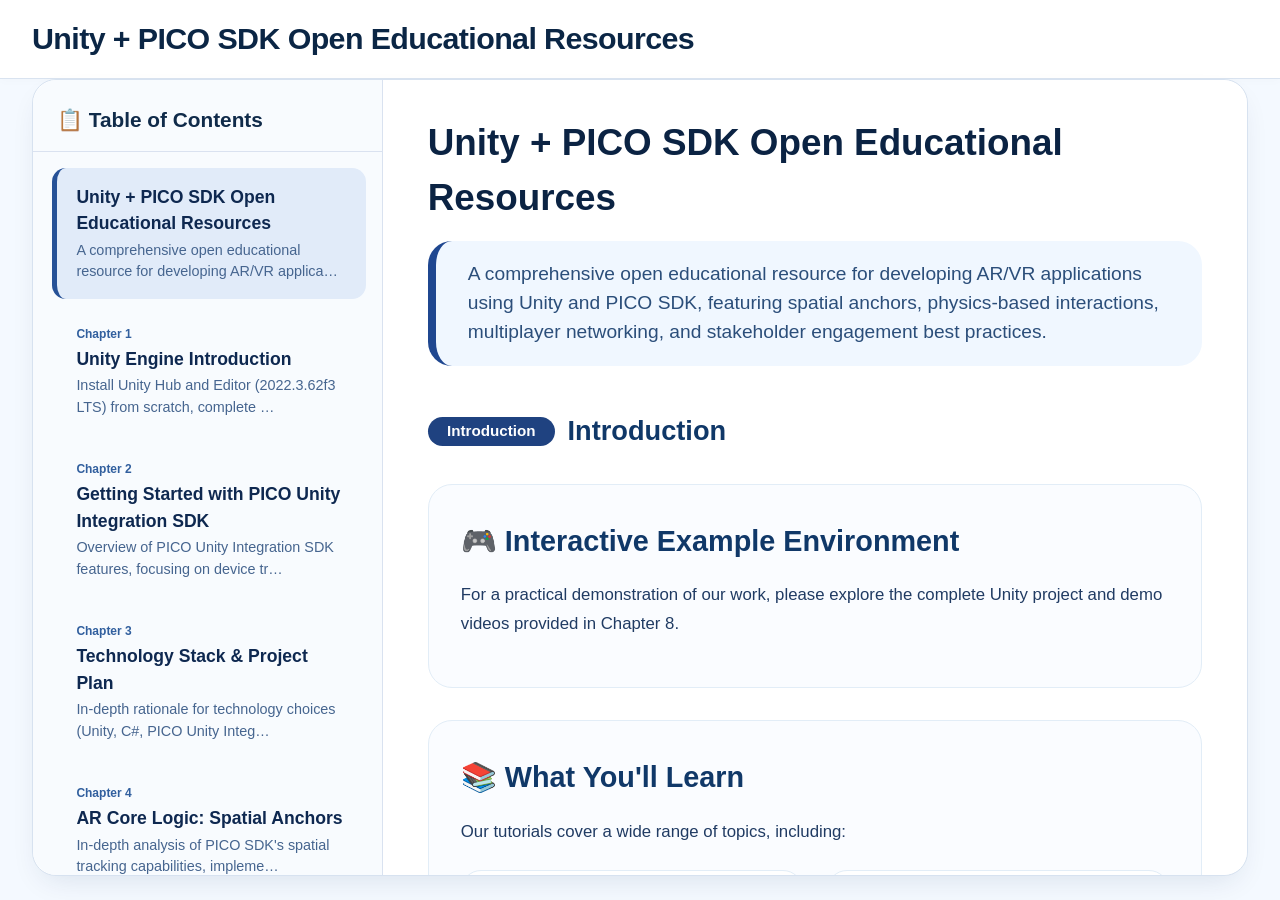
==== index.html @ aeba873c "Update index.html" ====
<!DOCTYPE html>
<html lang="en">
<head>
    <meta charset="UTF-8">
    <meta name="viewport" content="width=device-width, initial-scale=1.0">
    <title>Unity + PICO SDK Open Educational Resources</title>
    <style>
        /* ===== Global Light Theme · Two-Column Detailed Layout ===== */
        * {
            margin: 0;
            padding: 0;
            box-sizing: border-box;
        }

        body {
            font-family: 'Inter', -apple-system, BlinkMacSystemFont, 'Segoe UI', Roboto, Helvetica, Arial, sans-serif;
            background-color: #f4f9ff;
            color: #1e293b;
            line-height: 1.5;
            height: 100vh;
            display: flex;
            flex-direction: column;
            overflow: hidden;
        }

        /* Header */
        .app-header {
            flex-shrink: 0;
            background: white;
            padding: 1rem 2rem;
            border-bottom: 1px solid #d9e3f0;
            display: flex;
            align-items: center;
            justify-content: space-between;
            box-shadow: 0 2px 10px rgba(0,20,50,0.02);
        }

        .logo-area h1 {
            font-size: 1.9rem;
            font-weight: 600;
            color: #0b2645;
            letter-spacing: -0.02em;
        }

        /* Main Layout */
        .main-layout {
            flex: 1;
            display: flex;
            overflow: hidden;
            background: white;
            margin: 0 2rem 1.5rem 2rem;
            border-radius: 24px;
            box-shadow: 0 12px 30px -10px rgba(0,40,80,0.12);
            border: 1px solid #d7e2f0;
        }

        /* Sidebar */
        .sidebar {
            width: 350px;
            background-color: #f8fbfe;
            border-right: 1px solid #d9e2f0;
            display: flex;
            flex-direction: column;
            overflow: hidden;
            border-radius: 24px 0 0 24px;
        }
        .sidebar-header {
            padding: 1.5rem 1.5rem 1rem;
            border-bottom: 1px solid #dae2f0;
        }
        .sidebar-header h3 {
            font-size: 1.3rem;
            font-weight: 600;
            color: #102b4a;
        }
        .chapter-list {
            flex: 1;
            overflow-y: auto;
            padding: 1rem 1rem 2rem 1.2rem;
            scrollbar-width: thin;
            scrollbar-color: #b2c6e0 #e9f0fa;
        }
        .chapter-list::-webkit-scrollbar { width: 6px; }
        .chapter-list::-webkit-scrollbar-track { background: #e9f0fa; }
        .chapter-list::-webkit-scrollbar-thumb { background: #b2c6e0; border-radius: 8px; }

        .chapter-item {
            padding: 1rem 1.2rem;
            margin-bottom: 0.6rem;
            border-radius: 14px;
            cursor: pointer;
            border-left: 5px solid transparent;
            background-color: transparent;
            transition: 0.1s;
        }
        .chapter-item:hover { background-color: #e9f2fd; border-left-color: #9fb8dd; }
        .chapter-item.active { background-color: #e1ebf9; border-left-color: #265197; }
        .chapter-item .chapter-idx { font-size: 0.75rem; font-weight: 600; color: #315f9e; margin-bottom: 0.2rem; }
        .chapter-item .chapter-title { font-weight: 650; font-size: 1.1rem; color: #0e2850; margin-bottom: 0.2rem; }
        .chapter-item .chapter-desc { font-size: 0.9rem; color: #46658f; display: -webkit-box; -webkit-line-clamp: 2; -webkit-box-orient: vertical; overflow: hidden; }

        /* Content Area */
        .content-area {
            flex: 1;
            overflow-y: auto;
            padding: 2.2rem 2.8rem;
            background: white;
            border-radius: 0 24px 24px 0;
        }

        .detail-header { margin-bottom: 2.2rem; }
        .detail-header h2 { font-size: 2.3rem; font-weight: 600; color: #0b2343; margin-bottom: 0.6rem; }
        .detail-header .desc { font-size: 1.2rem; color: #2b4e7a; background: #f0f7ff; padding: 1.2rem 2rem; border-radius: 24px; border-left: 8px solid #1f4790; margin-top: 1rem; }

        .section-block { margin: 2.8rem 0; border-bottom: 1px dashed #c7d6ec; padding-bottom: 2.2rem; }
        .section-block:last-child { border-bottom: none; }
        .section-title { font-size: 1.7rem; font-weight: 600; color: #103868; margin-bottom: 0.8rem; display: flex; align-items: center; gap: 0.8rem; }
        .section-title .sec-badge { background: #1f4280; color: white; padding: 0.2rem 1.2rem; border-radius: 40px; font-size: 0.95rem; }
        .section-content { font-size: 1.05rem; color: #203b63; line-height: 1.7; }
        .section-content p { margin: 1rem 0; }

        .code-note {
            background: #f3f8ff; border: 1px solid #b9d1ef; font-family: 'SF Mono', 'Fira Code', monospace;
            padding: 1.4rem 1.8rem; border-radius: 20px; margin: 1.5rem 0; font-size: 0.95rem; color: #132c4e; overflow-x: auto;
        }
        .external-link {
            display: inline-block; background: #e2ecfc; color: #1d4488 !important; padding: 0.4rem 1.2rem; border-radius: 30px;
            text-decoration: none; font-size: 0.9rem; font-weight: 500; margin: 0.3rem 0.8rem 0.3rem 0; border: 1px solid #acc4ea;
        }
        .external-link:hover { background: #d2e4ff; border-color: #3d71be; }
        .nav-buttons { display: flex; gap: 1.5rem; margin: 2.5rem 0 1rem; }
        .nav-btn { background: white; border: 2px solid #2e5b9f; color: #173e77; padding: 0.7rem 2.2rem; border-radius: 40px; font-weight: 600; cursor: pointer; }
        .nav-btn:hover { background: #eaf2fe; border-color: #0e3572; }
        .footer-note { margin-top: 2.5rem; border-top: 1px solid #d9e5f2; padding-top: 1.5rem; color: #446b9c; text-align: center; font-size: 0.9rem; }

        .empty-selection { display: flex; align-items: center; justify-content: center; height: 100%; color: #6c8bb8; font-size: 1.3rem; flex-direction: column; gap: 1rem; }
        
        /* Table Styles */
        .template-table {
            width: 100%;
            border-collapse: collapse;
            margin: 1.5rem 0;
            background: white;
            border-radius: 16px;
            overflow: hidden;
            box-shadow: 0 4px 12px rgba(0,20,50,0.05);
        }
        .template-table th {
            background: #e9f0fc;
            color: #1f4280;
            font-weight: 600;
            padding: 0.8rem 1.2rem;
            text-align: left;
        }
        .template-table td {
            padding: 0.8rem 1.2rem;
            border-top: 1px solid #d0e0f0;
        }

        /* Intro Page Styles */
        .intro-section {
            background: #fafcff;
            border-radius: 24px;
            padding: 2rem;
            margin: 2rem 0;
            border: 1px solid #e2edf7;
        }
        .intro-section h2 {
            font-size: 1.8rem;
            color: #103868;
            margin-bottom: 1rem;
            font-weight: 600;
        }
        .feature-grid {
            display: grid;
            grid-template-columns: repeat(auto-fit, minmax(280px, 1fr));
            gap: 1.5rem;
            margin: 1.5rem 0;
        }
        .feature-card {
            background: white;
            padding: 1.5rem;
            border-radius: 20px;
            border: 1px solid #e2edf7;
            transition: all 0.2s;
        }
        .feature-card:hover {
            border-color: #b9d1ef;
            box-shadow: 0 8px 20px rgba(0,0,0,0.05);
        }
        .feature-card h4 {
            font-size: 1.2rem;
            color: #1d4085;
            margin-bottom: 0.75rem;
        }
        .feature-card p {
            color: #3a5a7a;
            line-height: 1.5;
        }
        .signature {
            margin-top: 3rem;
            padding-top: 2rem;
            border-top: 1px solid #e2edf7;
            text-align: right;
            font-style: italic;
            color: #5a7a9a;
        }

        .plain-text-block {
            font-size: 1.1rem;
            line-height: 1.8;
            background: #f9fcff;
            padding: 2rem 2.5rem;
            border-radius: 24px;
            border: 1px solid #c7d9f0;
            color: #173e5c;
            margin: 1.8rem 0;
        }
        .chapter-content-block {
            font-size: 1.1rem;
            line-height: 1.8;
            background: #ffffff;
            padding: 2rem 2.5rem;
            border-radius: 24px;
            border: 1px solid #d0e0f5;
            color: #1e3a5f;
            margin: 1.8rem 0;
            white-space: pre-line;
        }
        .chapter-content-block h3 {
            font-size: 1.5rem;
            color: #103868;
            margin: 1.5rem 0 1rem 0;
            font-weight: 600;
        }
        .chapter-content-block h4 {
            font-size: 1.2rem;
            color: #1d4a8b;
            margin: 1.2rem 0 0.5rem 0;
            font-weight: 600;
        }
        .chapter-content-block ul {
            margin: 0.5rem 0 1rem 2rem;
        }
        .chapter-content-block li {
            margin-bottom: 0.3rem;
        }
        .image-container {
            text-align: center;
            margin: 2rem 0;
        }
        .image-container img {
            max-width: 100%;
            border-radius: 8px;
            box-shadow: 0 4px 12px rgba(0,0,0,0.1);
            display: inline-block;
        }
    </style>
</head>
<body>
    <div class="app-header">
        <div class="logo-area">
            <h1>Unity + PICO SDK Open Educational Resources</h1>
        </div>
    </div>

    <div class="main-layout">
        <!-- Left Sidebar: Table of Contents (Intro + 8 Chapters) -->
        <div class="sidebar">
            <div class="sidebar-header"><h3>📋 Table of Contents</h3></div>
            <div class="chapter-list" id="chapterListContainer"></div>
        </div>
        <!-- Right Content Area -->
        <div class="content-area" id="detailContentArea">
            <div class="empty-selection"><span>👈 Select an item to start learning</span></div>
        </div>
    </div>

    <script>
        (function(){
            // ==================== Introduction Page Content (No Chapter Number) ====================
            const introContent = {
                id: 0,
                title: "Unity + PICO SDK Open Educational Resources",
                description: "A comprehensive open educational resource for developing AR/VR applications using Unity and PICO SDK, featuring spatial anchors, physics-based interactions, multiplayer networking, and stakeholder engagement best practices.",
                sections: [
                    {
                        title: "Introduction",
                        content: `
                        <div class="intro-section">
                            <h2>🎮 Interactive Example Environment</h2>
                            <p>For a practical demonstration of our work, please explore the complete Unity project and demo videos provided in Chapter 8.</p>
                        </div>

                        <div class="intro-section">
                            <h2>📚 What You'll Learn</h2>
                            <p>Our tutorials cover a wide range of topics, including:</p>
                            <div class="feature-grid">
                                <div class="feature-card">
                                    <h4>🎮 Unity + PICO SDK Setup</h4>
                                    <p>Get started with Unity 2022.3.62f3 LTS and PICO Unity Integration SDK. Step-by-step instructions on installing and configuring the development environment for AR/VR applications on PICO 4.</p>
                                </div>
                                <div class="feature-card">
                                    <h4>📍 Spatial Anchors & AR Logic</h4>
                                    <p>Learn how to implement spatial anchors to place virtual objects in real-world locations. Master the full lifecycle of anchor creation, persistence, and multi-device synchronization.</p>
                                </div>
                                <div class="feature-card">
                                    <h4>⚡ Core Game Logic Development</h4>
                                    <p>Explore modular input handling, collision detection with IDamageable interfaces, object pooling optimization, and health UI implementation.</p>
                                </div>
                                <div class="feature-card">
                                    <h4>🤝 Stakeholder Engagement & Project Management</h4>
                                    <p>Learn essential collaborative skills: effective meeting structures, roles and responsibilities, meeting minutes documentation, and best practices for successful stakeholder communication.</p>
                                </div>
                            </div>
                            <p style="margin-top: 1.5rem;">We invite you to explore the tutorial modules and interactive demos as a foundation for your own creative projects while making the most of open-source assets.</p>
                        </div>

                        <div class="signature">
                            Sincerely,<br>
                            Team 1<br>
                            April 1, 2026
                        </div>
                        `
                    }
                ]
            };

            // ==================== Tutorial Data (8 Chapters) ====================
            const tutorialData = { chapters: [] };

            // ========= Chapter 1: Unity Engine Introduction =========
            tutorialData.chapters.push({
                id: 1, title: "Unity Engine Introduction",
                description: "Install Unity Hub and Editor (2022.3.62f3 LTS) from scratch, complete module configuration (Android, Windows), in-depth explanation of the five editor views, and deep dive into GameObject and component architecture.",
                sections: [
                    { title: "1.1 Unity Hub Installation & Editor Version Selection", 
                      content: `✅ <strong>Detailed Steps:</strong>
                      <br><br>1. Visit the official website: Open <a class="external-link" href="https://unity.com/download" target="_blank">Unity Download Page</a> to download Unity Hub 3.7+ (supports Windows/macOS/Linux).
                      <br>2. Install Unity Hub: Run the installer, select the installation path (recommend non-system drive), and complete the installation.
                      <br>3. Login and Activate License:
                      <br>   - Open Unity Hub and log in with your Unity account.
                      <br>   - Go to "Licenses" menu, click "Add", select "Get a free personal license" and activate it.
                      <br>4. Install the specified editor version:
                      <br>   - Click "Add" in the "Installs" tab.
                      <br>   - Select version <strong>2022.3.62f3 LTS</strong> (LTS stands for Long Term Support, suitable for commercial projects).
                      <br>5. Required modules (very important!):
                      <br>   - Android Build Support: Expand and check:
                      <br>     - SDK (Android Software Development Kit)
                      <br>     - NDK (Native Development Kit)
                      <br>     - JDK (Java Development Kit)
                      <br>     - OpenJDK (Open Java Development Kit)
                      <br>     - Gradle (Android build tool)
                      <br>   - Windows Build Support (IL2CPP): For PC testing and performance analysis.
                      <br>   - Simplified Chinese localization package (optional).
                      <br>6. Module addition: If you miss any modules during installation, you can add them later via "Add Modules" in the Hub.
                      <br><br>⚠️ Common Errors and Solutions:
                      <br>- Error: Installation stuck at "Downloading" → Try switching networks or using a VPN.
                      <br>- Error: License activation failed → Verify your email is confirmed, or log in again.
                      <br>- Error: Module download failed → Manually download the module package, refer to official documentation for offline installation.
                      <br><br>🔗 <a class="external-link" href="https://docs.unity3d.com/Manual/index.html" target="_blank">Official Documentation</a> | <a class="external-link" href="https://docs.unity3d.com/ScriptReference/index.html" target="_blank">Scripting API</a>` },
                    
                    { title: "1.2 Project Creation & Android Environment Verification", 
                      content: `📁 <strong>New Project Creation Process:</strong>
                      <br>1. Open Unity Hub, click "New Project", select the "3D Core" template.
                      <br>2. Project name: e.g., "PICO_AR_Sports", save location: **Do not use Chinese or special characters** (recommend English path).
                      <br>3. Click "Create Project" and wait for Unity to initialize.
                      <br><br>🔧 Android Environment Verification:
                      <br>1. Open Edit > Preferences > External Tools (Windows) or Unity > Preferences (macOS).
                      <br>2. Check if the Android SDK Tools path is automatically recognized:
                      <br>   - Default path (Windows): <code>C:\\Users\\[username]\\AppData\\Local\\Android\\Sdk</code>
                      <br>   - If not recognized, click "Browse" to manually point to the SDK installation directory.
                      <br>3. Check if NDK, JDK, and Gradle are correctly recognized; if missing, click "Download" to automatically complete.
                      <br>4. Configure environment variables: Add Android SDK's platform-tools path to the system PATH for convenient use of adb commands.
                      <br><br>📱 Device Debugging Environment Verification:
                      <br>1. Enable PICO Developer Mode:
                      <br>   - On PICO device: Settings > General > About, tap "Version" 7 times to enable developer options.
                      <br>   - Go back to Settings > System > Developer Options, enable "USB Debugging".
                      <br>2. Connect the device: Connect via USB cable, and when prompted on the PICO device, tap "Allow USB debugging".
                      <br>3. Verify connection: Open Terminal/Command Prompt and enter <code>adb devices</code>. If the device serial number appears with status "device", the connection is successful.
                      <br>4. Configure Build in Unity:
                      <br>   - Open File > Build Settings, click "Android" then "Switch Platform".
                      <br>   - Click "Player Settings":
                      <br>     - Package Name: Set a unique package name, e.g., <code>com.yourcompany.picoarsports</code>
                      <br>     - Minimum API Level: Select Android API Level 29 (Android 10)
                      <br>     - Target API Level: Select 32 or 33
                      <br>   - Click "Build And Run". If an empty app (black screen or default scene) can be installed on the PICO device, the environment is verified.
                      <br><br>🔗 <a class="external-link" href="https://developer.android.google.cn/tools/adb#howadbworks" target="_blank">ADB Guide</a> | <a class="external-link" href="https://developer-cn.picoxr.com/document/?platform=unity" target="_blank">PICO Development Documentation</a>` },
                    
                    { title: "1.3 Editor Interface: Five Views Explained", 
                      content: `🖥️ Unity's Five Core Views Explained (AR Development Perspective):
                      <br><br>1. Scene View:
                      <br>   - Purpose: Place virtual objects, adjust positions, and set up lighting in AR development.
                      <br>   - Shortcuts: Q (hand tool), W (move), E (rotate), R (scale).
                      <br>   - Tips: Use "2D" mode to view UI layout, "ISO" mode to view 3D scenes.
                      <br>   - AR-specific: Precisely place virtual objects in the real world (simulated).
                      <br><br>2. Game View:
                      <br>   - Purpose: Preview final output, simulate different resolutions and devices.
                      <br>   - Tips: Click "Free Aspect" to switch between preset resolutions (e.g., 1080x1920 to simulate a phone).
                      <br>   - AR-specific: When running on PICO headset, Game View shows the left eye view.
                      <br><br>3. Hierarchy View:
                      <br>   - Purpose: Display the hierarchical structure of all GameObjects in the current scene, supporting parent-child relationships.
                      <br>   - Tips: Right-click to quickly create basic objects (Cube, Camera, UI, etc.).
                      <br>   - AR-specific: Manage ImageTarget, PXR_CameraRig and its children (controllers, headset).
                      <br><br>4. Project View:
                      <br>   - Purpose: Manage all project assets (scripts, models, materials, scenes, etc.), support search and filtering.
                      <br>   - Tips: Use "Packages" to view all imported packages, use "Favorites" for quick access.
                      <br>   - AR-specific: Organize assets according to specifications for team collaboration.
                      <br><br>5. Inspector View:
                      <br>   - Purpose: View and edit all component properties of the selected object.
                      <br>   - Tips: Click the "lock" icon in the top right to lock the current object for comparing different object properties.
                      <br>   - AR-specific: Adjust PXR_Manager parameters (License, tracking settings), modify controller ray properties.
                      <br><br>🔧 Practical Tips:
                      <br>- Layout saving: After adjusting the view layout, click the "Layout" dropdown in the top right and select "Save Layout..." to save custom layouts.
                      <br>- Search function: Hierarchy and Project views support search; entering "t:script" filters all scripts.
                      <br>- Shortcut: Ctrl/Cmd + Shift + F aligns the camera to the current Scene view perspective.` },
                    
                    { title: "1.4 GameObjects & Component Architecture Practice", 
                      content: `🧩 Component-based Thinking Deep Dive:
                      <br>Unity's core design philosophy: Any GameObject is a container that gains functionality by adding components. Components include Transform, MeshRenderer, Collider, scripts, and more.
                      <br><br>Hands-on Practice: Creating an interactive rotating cube:
                      <br>1. Create an empty object: In Hierarchy, right-click > "Create Empty", name it "Player".
                      <br>2. Add visualization components:
                      <br>   - Select Player, click "Add Component" in the Inspector.
                      <br>   - Search and add MeshFilter, select Cube in the Mesh property.
                      <br>   - Add MeshRenderer, click the circle in Materials to select the default material (or create a new material).
                      <br>3. Add C# script:
                      <br>   - In Project view, right-click in the Scripts folder > "Create" > "C# Script", name it "Rotate".
                      <br>   - Double-click to open the script and enter the following code:
                      <div class="code-note">
                      using UnityEngine;<br>
                      public class Rotate : MonoBehaviour {<br>
                      &nbsp;   [Tooltip("Rotation speed (degrees/second)")]<br>
                      &nbsp;   public float speed = 30f;<br>
                      &nbsp;   void Update() {<br>
                      &nbsp;       // Rotate around Y axis, Time.deltaTime ensures frame-rate independence<br>
                      &nbsp;       transform.Rotate(0, speed * Time.deltaTime, 0);<br>
                      &nbsp;   }<br>
                      }
                      </div>
                      <br>4. Attach the script: Drag the Rotate script onto the Player object, or click "Add Component" and search for Rotate.
                      <br>5. Run the test: Click the Play button at the top; you should see the cube rotating steadily.
                      <br><br>Understanding Tag and Layer:
                      <br>- Tag: Used to identify object types, e.g., "Player", "Ball". Use <code>CompareTag("Player")</code> in scripts for quick identification.
                      <br>- Layer: Used for physics collision filtering and camera rendering layers. For example, set the "Player" layer to only collide with the "Ball" layer.
                      <br><br>Component Lifecycle:
                      <br>- Awake(): Called when the object is created, used for initialization.
                      <br>- Start(): Called before the first frame update.
                      <br>- Update(): Called every frame, used for processing logic.
                      <br>- FixedUpdate(): Called at fixed time intervals, used for physics calculations.
                      <br>- OnCollisionEnter(): Called when a collision occurs.` }
                ]
            });

            // ========= Chapter 2: Getting Started with PICO Unity Integration SDK =========
            tutorialData.chapters.push({
                id: 2, title: "Getting Started with PICO Unity Integration SDK",
                description: "Overview of PICO Unity Integration SDK features, focusing on device tracking and spatial perception, integrating SDK via PICO Developer Portal, configuring project settings for PICO devices, creating a basic AR tracking app, and troubleshooting common issues.",
                sections: [
                    { title: "2.1 SDK Overview: Device Tracking & Spatial Perception", 
                      content: `📡 PICO SDK Core Capabilities:
                      <br><br>1. 6DoF Head Tracking:
                      <br>   - Get precise headset position and rotation.
                      <br>   - Frequency up to 72/90Hz, extremely low latency.
                      <br>   - Supports area learning for quick relocalization in different environments.
                      <br><br>2. Controller Tracking:
                      <br>   - Get position, rotation, velocity, and angular velocity of left and right controllers.
                      <br>   - Read all button states: trigger, grip, joystick, menu, A/B/X/Y buttons.
                      <br>   - Support haptic feedback (intensity 0-1, adjustable duration).
                      <br><br>3. Spatial Anchors:
                      <br>   - Create anchors: fix virtual objects to specific locations in the real world.
                      <br>   - Save anchors: persist to device storage, automatically load when the app restarts.
                      <br>   - Export/import anchors: enable multi-device sharing of the same spatial location.
                      <br><br>4. Spatial Mesh:
                      <br>   - Get triangle mesh data of the real environment for physical collision and occlusion.
                      <br>   - Support mesh updates (when the environment changes).
                      <br><br>5. Color Passthrough:
                      <br>   - When enabled, the headset displays the real-world view (supported on PICO 4/Neo3 Pro).
                      <br>   - Supports brightness and contrast adjustment.
                      <br><br>6. Hand Gesture Recognition:
                      <br>   - Detect 21 hand key points.
                      <br>   - Built-in gestures: pinch, click, fist, etc.
                      <br><br>This tutorial focuses on the fundamentals of device tracking and spatial perception.` },
                    
                    { title: "2.2 Integrating SDK via PICO Developer Portal", 
                      content: `📦 Detailed Integration Steps:
                      <br><br>1. Register a PICO Developer Account:
                      <br>   - Visit <a class="external-link" href="https://developer.picoxr.com" target="_blank">PICO Developer Portal</a>, click "Register".
                      <br>   - Use email to register and complete email verification.
                      <br>   - After logging in, click on the console.
                      <br><br>2. Create an App to Get License:
                      <br>   - Click "Create App" in the console, fill in the app name (e.g., "AR_Sports_Demo"), select platform "PICO 4".
                      <br>   - After successful creation, find App ID and App License in the app details.
                      <br>   - Copy the License string; you'll need to paste it into Unity later.
                      <br><br>3. Import SDK into Unity:
                      <br>   - Option A (recommended): In Unity, open Window > Asset Store, search for "PICO Unity Integration SDK", click "Download" then "Import".
                      <br>   - Option B: Download the latest .unitypackage from the Portal and double-click to import.
                      <br>   - After import, the "PICO" menu item should appear in the Unity menu bar.
                      <br><br>4. Configure XR Plug-in Management:
                      <br>   - Open Edit > Project Settings > XR Plug-in Management.
                      <br>   - Click the "Android" tab, check "PICO XR".
                      <br><br>5. Enter License:
                      <br>   - In Hierarchy, right-click > "PICO" > "PXR_Manager" to create a PICO manager.
                      <br>   - Select PXR_Manager, find the App License field in Inspector, paste the License copied from the Portal.
                      <br><br>🔧 Verify SDK Installation:
                      <br>- Check if the "PICO" folder exists in Project view.
                      <br>- Check if the "PICO" menu item appears in the menu bar.` },
                    
                    { title: "2.3 Configuring Project Settings for PICO Devices", 
                      content: `⚙️ Required Android Settings (Detailed Explanation):
                      <br><br>1. Open Player Settings: File > Build Settings > Player Settings.
                      <br><br>2. Resolution and Presentation:
                      <br>   - Render Outside Safe Area: Uncheck (prevents rendering issues).
                      <br>   - Orientation: Lock to Landscape Left or Landscape Right (PICO default landscape).
                      <br><br>3. Other Settings (Critical!):
                      <br>   - Color Space: Set to Linear (ensures correct rendering).
                      <br>   - Minimum API Level: Set to 29 (Android 10, minimum requirement for PICO 4).
                      <br>   - Target API Level: Set to 32 or 33 (recommended to match device system).
                      <br>   - Multithreaded Rendering: Must be disabled! (otherwise may cause black screen or crash).
                      <br>   - Graphics APIs: Remove Vulkan, keep only OpenGLES3 (some PICO devices have incomplete Vulkan support).
                      <br>   - Package Name: Set a unique package name, e.g., <code>com.yourcompany.picoarsports</code>.
                      <br>   - Version: Initially set to 0.1.
                      <br><br>4. Additional Optimization Settings:
                      <br>   - Static Batching: Enable (merges static objects to reduce Draw Calls).
                      <br>   - Dynamic Batching: Enable (merges dynamic objects, note vertex count limit).
                      <br>   - Fixed Framerate: Set to 72 or 90 (matches PICO refresh rate).
                      <br><br>⚠️ Common Error Troubleshooting:
                      <br>- Black screen with sound: Check if Multithreaded Rendering is disabled and Graphics API is only OpenGLES3.
                      <br>- Build fails: Check JDK/NDK paths, ensure Package Name follows naming conventions.` },
                    
                    { title: "2.4 Creating a Basic AR Tracking App", 
                      content: `🌍 Implementation Steps (with Troubleshooting):
                      <br><br>1. Delete the default camera: In Hierarchy, select "Main Camera", right-click and delete.
                      <br><br>2. Add PICO Camera Rig:
                      <br>   - Right-click in Hierarchy > "PICO" > "CameraRig".
                      <br>   - Expand CameraRig to see "LeftController", "RightController", and "CenterCamera" (headset).
                      <br><br>3. Create a test object:
                      <br>   - Right-click in Hierarchy > "3D Object" > "Cube", name it "TestCube".
                      <br>   - Set position to (0, 0, 2) (2 meters in front of the headset).
                      <br><br>4. Enable color passthrough (optional):
                      <br>   - Select PXR_Manager, check "Enable Video SeeThrough" in Inspector.
                      <br>   - If unchecked, the app runs in VR mode (black background).
                      <br><br>5. Configure Build and run:
                      <br>   - Open File > Build Settings, ensure platform is Android.
                      <br>   - Click "Add Open Scenes" to add the current scene to the Build list.
                      <br>   - Connect the PICO device (with developer mode and USB debugging enabled).
                      <br>   - Click "Build And Run", select where to save the APK.
                      <br><br>6. Verify results:
                      <br>   - After installation, put on the headset; you should see the Cube stably floating in real space (if passthrough is enabled, you'll see the real environment background).
                      <br>   - Try walking around; the Cube should stay in its world coordinate position, not follow your head.
                      <br><br>🎯 If Cube doesn't display:
                      <br>- Check if Graphics API is OpenGLES3 and Multithreaded Rendering is disabled.
                      <br>- Check if License is correctly entered in PXR_Manager.
                      <br>- Check if the device is in developer mode and adb devices recognizes it.
                      <br><br>🔧 Advanced Testing:
                      <br>- Add the Rotate script from Chapter 1 to the Cube to test rotation.
                      <br>- Try using the controller trigger to change the Cube's color (implemented in later chapters).` },
                    
                    { title: "2.5 Common Errors & Solutions", 
                      content: `❌ Error 1: Build fails with "Unable to find Android SDK"
                      <br>Solution: Edit > Preferences > External Tools, manually set Android SDK path.
                      <br><br>❌ Error 2: Black screen in headset but sound works
                      <br>Solution: Check Player Settings > Graphics APIs, keep only OpenGLES3; disable Multithreaded Rendering.
                      <br><br>❌ Error 3: Controllers not tracking or rays not showing
                      <br>Solution: Verify PXR_Manager exists, check if controller models are correctly loaded; try restarting the headset; check controller battery levels.
                      <br><br>❌ Error 4: adb cannot connect to device
                      <br>Solution: Check if USB cable supports data transfer (not just charging); verify developer mode is enabled on PICO; run <code>adb kill-server</code> and retry; try a different USB port.
                      <br><br>❌ Error 5: Invalid License
                      <br>Solution: Verify the License copied from Portal is complete with no extra spaces; confirm the app type matches the device (choose correct platform for PICO 4).
                      <br><br>❌ Error 6: Color passthrough cannot be enabled
                      <br>Solution: Confirm the device supports color passthrough (PICO 4 / Neo3 Pro); check "Enable Video SeeThrough" in PXR_Manager; try restarting the app.` }
                ]
            });

            // ========= Chapter 3: Technology Stack & Project Plan =========
            tutorialData.chapters.push({
                id: 3, title: "Technology Stack & Project Plan",
                description: "In-depth rationale for technology choices (Unity, C#, PICO Unity Integration SDK, Android, PICO 4 VR headset, GitHub), and comprehensive comparison of PICO SDK with other AR frameworks.",
                sections: [
                    { title: "3.1 Technology Selection Rationale", 
                      content: `✅ Unity:
                      <br>- Market Share: Holds over 70% of the XR development market, with a large community.
                      <br>- XR Ecosystem: Officially provides XR Interaction Toolkit, AR Foundation, and many XR resources in the Asset Store.
                      <br>- Learning Resources: Unity Learn platform offers extensive free XR tutorials.
                      <br><br>✅ C#:
                      <br>- Type Safety: Compile-time type checking reduces runtime crashes.
                      <br>- Performance: Near-native performance, supports IL2CPP compilation to multiple platforms.
                      <br>- Deep Integration with Unity: All Unity APIs are based on C#, making the learning curve smooth.
                      <br><br>✅ PICO Unity Integration SDK:
                      <br>- Native Support: Officially provided by PICO, deeply optimized for PICO hardware.
                      <br>- Complete Features: Provides 6DoF tracking, controller input, spatial anchors, passthrough, and more.
                      <br>- Comprehensive Documentation: Offers Chinese documentation and sample projects.
                      <br><br>✅ Android:
                      <br>- PICO Foundation: PICO devices run on Android, leveraging the mature mobile development ecosystem.
                      <br>- Toolchain: Tools like Android Studio, ADB, and Gradle are mature and stable.
                      <br><br>✅ PICO 4 Headset:
                      <br>- Hardware Specifications: Color passthrough, 4K+ resolution, 6DoF controllers, high value for money.
                      <br>- Developer Support: PICO offers device loan programs for developers.
                      <br><br>✅ GitHub:
                      <br>- Version Control: Git is the most popular version control system.
                      <br>- Collaboration: Provides Issues, Projects, Actions, and other complete collaboration tools.
                      <br>- CI/CD: Supports automated testing and packaging.` },
                    
                    { title: "3.2 Comparison: PICO SDK vs Other AR Frameworks", 
                      content: `📊 Comprehensive Comparison Table:
                      <table class="template-table">
                         <th>Framework</th><th>Supported Devices</th><th>Advantages</th><th>Disadvantages</th><th>Use Cases</th>
                         <tr><td><strong>PICO SDK</strong></td><td>PICO Headsets</td><td>Native support, full 6DoF, controller input, color passthrough</td><td>PICO hardware only</td><td>PICO-specific VR/MR applications</td></tr>
                         <tr><td><strong>ARCore</strong></td><td>Android Phones</td><td>Wide device support, Google ecosystem</td><td>No controllers, tracking affected by environment</td><td>Mobile AR applications</td></tr>
                         <tr><td><strong>ARKit</strong></td><td>iOS Devices</td><td>LiDAR depth support, Apple ecosystem</td><td>Apple devices only</td><td>iOS AR applications</td></tr>
                         <tr><td><strong>Vuforia</strong></td><td>Multi-platform</td><td>Strong image recognition, model target support</td><td>Weaker 6DoF tracking, commercial license required</td><td>Image recognition-based AR</td></tr>
                         <tr><td><strong>OpenXR</strong></td><td>Multi-device</td><td>Cross-platform standard, write once run on multiple devices</td><td>Low-level API, high development complexity</td><td>Developers targeting multiple VR platforms</td></tr>
                       </table>
                      <br>We chose PICO SDK because our target device is PICO 4, and we need to leverage its controller and passthrough capabilities while benefiting from official support.` }
                ]
            });

            // ========= Chapter 4: AR Core Logic - Spatial Anchors =========
            tutorialData.chapters.push({
                id: 4, title: "AR Core Logic: Spatial Anchors",
                description: "In-depth analysis of PICO SDK's spatial tracking capabilities, implementing anchors (create, save, load, delete, export/import), handling tracking loss or occlusion, and a complete hands-on project.",
                sections: [
                    { title: "4.1 PICO SDK Spatial Tracking API Deep Dive", 
                      content: `📍 Head Tracking API:
                      <br><code>PXR_Manager.Instance.GetHeadPose()</code> returns the headset's Transform, including position and rotation.
                      <br><br>Controller Tracking API:
                      <br>- <code>PXR_Input.GetControllerPosition(int hand)</code>: Get controller position (0 = left, 1 = right)
                      <br>- <code>PXR_Input.GetControllerRotation(int hand)</code>: Get controller rotation
                      <br>- <code>PXR_Input.GetControllerVelocity(int hand)</code>: Get controller velocity
                      <br>- <code>PXR_Input.GetControllerAngularVelocity(int hand)</code>: Get controller angular velocity
                      <br><br>Coordinate System:
                      <br>PICO uses a right-handed coordinate system, Y-axis up, units in meters. The origin is the headset's starting position.
                      <br><br>Code Example: Real-time tracking of all devices:
                      <div class="code-note">
                      using UnityEngine;<br>
                      using PXR_Input;<br>
                      public class TrackingDemo : MonoBehaviour {<br>
                      &nbsp;   void Update() {<br>
                      &nbsp;       // Headset<br>
                      &nbsp;       Transform head = PXR_Manager.Instance.GetHeadPose();<br>
                      &nbsp;       Debug.Log($"Headset position: {head.position}");<br>
                      <br>
                      &nbsp;       // Left controller<br>
                      &nbsp;       Vector3 leftPos = PXR_Input.GetControllerPosition(0);<br>
                      &nbsp;       Quaternion leftRot = PXR_Input.GetControllerRotation(0);<br>
                      &nbsp;       Debug.Log($"Left controller position: {leftPos}");<br>
                      <br>
                      &nbsp;       // Right controller<br>
                      &nbsp;       Vector3 rightPos = PXR_Input.GetControllerPosition(1);<br>
                      &nbsp;       Quaternion rightRot = PXR_Input.GetControllerRotation(1);<br>
                      &nbsp;       Debug.Log($"Right controller position: {rightPos}");<br>
                      &nbsp;   }<br>
                      }
                      </div>` },
                    
                    { title: "4.2 Spatial Anchor Lifecycle (Create, Save, Load)", 
                      content: `⚓ Create Anchor (with error handling):
                      <div class="code-note">
                      using PXR_SpatialAnchor;<br>
                      public void CreateAnchor(Vector3 pos, Quaternion rot) {<br>
                      &nbsp;   PXR_SpatialAnchor.CreateAnchor(pos, rot, (anchor, result) => {<br>
                      &nbsp;       switch (result) {<br>
                      &nbsp;           case AnchorResult.Success:<br>
                      &nbsp;               Debug.Log($"Anchor created successfully, UUID: {anchor.UUID}");<br>
                      &nbsp;               // Save immediately after creation<br>
                      &nbsp;               SaveAnchor(anchor);<br>
                      &nbsp;               break;<br>
                      &nbsp;           case AnchorResult.FailedTracking:<br>
                      &nbsp;               Debug.LogError("Creation failed: tracking lost");<br>
                      &nbsp;               break;<br>
                      &nbsp;           case AnchorResult.FailedInvalidArgument:<br>
                      &nbsp;               Debug.LogError("Creation failed: invalid argument");<br>
                      &nbsp;               break;<br>
                      &nbsp;           default:<br>
                      &nbsp;               Debug.LogError($"Creation failed: unknown error {result}");<br>
                      &nbsp;               break;<br>
                      &nbsp;       }<br>
                      &nbsp;   });<br>
                      }
                      </div>
                      <br>Save Anchor (persist to device):
                      <div class="code-note">
                      public void SaveAnchor(PXR_SpatialAnchor anchor) {<br>
                      &nbsp;   anchor.Save((saveResult) => {<br>
                      &nbsp;       if (saveResult) {<br>
                      &nbsp;           Debug.Log($"Anchor {anchor.UUID} saved successfully");<br>
                      &nbsp;       } else {<br>
                      &nbsp;           Debug.LogError("Anchor save failed");<br>
                      &nbsp;       }<br>
                      &nbsp;   });<br>
                      }
                      </div>
                      <br>Load All Saved Anchors:
                      <div class="code-note">
                      public void LoadAllAnchors() {<br>
                      &nbsp;   PXR_SpatialAnchor.LoadAnchorListAsync(null, (anchors) => {<br>
                      &nbsp;       if (anchors != null && anchors.Count > 0) {<br>
                      &nbsp;           foreach (var anchor in anchors) {<br>
                      &nbsp;               Debug.Log($"Loaded anchor: {anchor.UUID}, position: {anchor.Pose.position}");<br>
                      &nbsp;               // Instantiate virtual object at anchor position<br>
                      &nbsp;               Instantiate(virtualObjectPrefab, anchor.Pose.position, anchor.Pose.rotation);<br>
                      &nbsp;           }<br>
                      &nbsp;       } else {<br>
                      &nbsp;           Debug.Log("No saved anchors found");<br>
                      &nbsp;       }<br>
                      &nbsp;   });<br>
                      }
                      </div>` },
                    
                    { title: "4.3 Advanced Anchor Features: Delete, Export, Import", 
                      content: `🗑️ Delete Anchor:
                      <div class="code-note">
                      public void DeleteAnchor(PXR_SpatialAnchor anchor) {<br>
                      &nbsp;   anchor.DeleteAnchor((success) => {<br>
                      &nbsp;       if (success) {<br>
                      &nbsp;           Debug.Log($"Anchor {anchor.UUID} deleted successfully");<br>
                      &nbsp;           Destroy(associatedObject); // Delete the corresponding virtual object<br>
                      &nbsp;       } else {<br>
                      &nbsp;           Debug.LogError("Anchor deletion failed");<br>
                      &nbsp;       }<br>
                      &nbsp;   });<br>
                      }
                      </div>
                      <br>Export Anchor (for network sharing):
                      <div class="code-note">
                      public void ExportAnchor(PXR_SpatialAnchor anchor) {<br>
                      &nbsp;   anchor.ExportAnchor((data, result) => {<br>
                      &nbsp;       if (result == AnchorResult.Success) {<br>
                      &nbsp;           Debug.Log($"Anchor exported successfully, data length: {data.Length} bytes");<br>
                      &nbsp;           // Send data over network to other devices<br>
                      &nbsp;           NetworkManager.Send(data);<br>
                      &nbsp;       } else {<br>
                      &nbsp;           Debug.LogError("Anchor export failed");<br>
                      &nbsp;       }<br>
                      &nbsp;   });<br>
                      }
                      </div>
                      <br>Import Anchor:
                      <div class="code-note">
                      public void ImportAnchor(byte[] data) {<br>
                      &nbsp;   PXR_SpatialAnchor.ImportAnchor(data, (anchor, result) => {<br>
                      &nbsp;       if (result == AnchorResult.Success) {<br>
                      &nbsp;           Debug.Log($"Anchor imported successfully, UUID: {anchor.UUID}");<br>
                      &nbsp;           // Place virtual object at imported anchor position<br>
                      &nbsp;           Instantiate(virtualObjectPrefab, anchor.Pose.position, anchor.Pose.rotation);<br>
                      &nbsp;       } else {<br>
                      &nbsp;           Debug.LogError("Anchor import failed");<br>
                      &nbsp;       }<br>
                      &nbsp;   });<br>
                      }
                      </div>` },
                    
                    { title: "4.4 Handling Tracking Loss or Occlusion", 
                      content: `🔄 Listen to Tracking Status:
                      <div class="code-note">
                      public class TrackingHandler : MonoBehaviour {<br>
                      &nbsp;   public GameObject virtualObject; // Object to hide/show<br>
                      <br>
                      &nbsp;   void OnEnable() {<br>
                      &nbsp;       PXR_Manager.Instance.OnTrackingLost += HandleTrackingLost;<br>
                      &nbsp;       PXR_Manager.Instance.OnTrackingAcquired += HandleTrackingAcquired;<br>
                      &nbsp;   }<br>
                      <br>
                      &nbsp;   void OnDisable() {<br>
                      &nbsp;       PXR_Manager.Instance.OnTrackingLost -= HandleTrackingLost;<br>
                      &nbsp;       PXR_Manager.Instance.OnTrackingAcquired -= HandleTrackingAcquired;<br>
                      &nbsp;   }<br>
                      <br>
                      &nbsp;   void HandleTrackingLost() {<br>
                      &nbsp;       Debug.LogWarning("Tracking lost, hiding virtual object");<br>
                      &nbsp;       virtualObject.SetActive(false);<br>
                      &nbsp;       // Show notification<br>
                      &nbsp;       UIManager.Instance.ShowMessage("Tracking lost, please re-align");<br>
                      &nbsp;   }<br>
                      <br>
                      &nbsp;   void HandleTrackingAcquired() {<br>
                      &nbsp;       Debug.Log("Tracking reacquired, showing virtual object");<br>
                      &nbsp;       virtualObject.SetActive(true);<br>
                      &nbsp;       UIManager.Instance.HideMessage();<br>
                      &nbsp;   }<br>
                      }
                      </div>
                      <br>Advanced Strategy: Prediction during brief tracking loss:
                      <br>You can use the headset's last known position and IMU data for short-term prediction, but PICO SDK handles this internally; developers only need to focus on UI feedback.` },
                    
                    { title: "4.5 Hands-on Project: Complete Multi-Anchor Placement App", 
                      content: `🏗️ Complete Project: Virtual Furniture Placement System
                      <br><br>Requirements:
                      <br>- Users can place virtual furniture (chairs, tables, etc.) at their current position using the controller trigger.
                      <br>- Each piece of furniture corresponds to a spatial anchor, automatically restored when the app restarts.
                      <br>- Users can select furniture with the controller ray and delete it.
                      <br><br>Implementation Steps:
                      <br><br>1. Create furniture prefabs: Create a prefab for each furniture type, add Collider components for ray detection.
                      <br><br>2. Furniture Manager Script:
                      <div class="code-note">
                      public class FurnitureManager : MonoBehaviour {<br>
                      &nbsp;   public GameObject[] furniturePrefabs; // Array of furniture prefabs<br>
                      &nbsp;   private int selectedFurnitureIndex = 0;<br>
                      &nbsp;   private List<FurnitureItem> placedFurniture = new List<FurnitureItem>();<br>
                      <br>
                      &nbsp;   void Update() {<br>
                      &nbsp;       // Place furniture with trigger button<br>
                      &nbsp;       if (PXR_Input.GetControllerButtonDown(1, ControllerButton.TRIGGER)) {<br>
                      &nbsp;           PlaceFurniture();<br>
                      &nbsp;       }<br>
                      &nbsp;       // Switch furniture type with A button<br>
                      &nbsp;       if (PXR_Input.GetControllerButtonDown(1, ControllerButton.A)) {<br>
                      &nbsp;           selectedFurnitureIndex = (selectedFurnitureIndex + 1) % furniturePrefabs.Length;<br>
                      &nbsp;           UIManager.Instance.ShowMessage($"Current furniture: {furniturePrefabs[selectedFurnitureIndex].name}");<br>
                      &nbsp;       }<br>
                      &nbsp;   }<br>
                      <br>
                      &nbsp;   void PlaceFurniture() {<br>
                      &nbsp;       // Use right controller position as placement location<br>
                      &nbsp;       Vector3 pos = PXR_Input.GetControllerPosition(1);<br>
                      &nbsp;       Quaternion rot = PXR_Input.GetControllerRotation(1);<br>
                      &nbsp;       <br>
                      &nbsp;       // Instantiate furniture<br>
                      &nbsp;       GameObject obj = Instantiate(furniturePrefabs[selectedFurnitureIndex], pos, rot);<br>
                      &nbsp;       <br>
                      &nbsp;       // Create anchor and associate with furniture<br>
                      &nbsp;       PXR_SpatialAnchor.CreateAnchor(pos, rot, (anchor, result) => {<br>
                      &nbsp;           if (result == AnchorResult.Success) {<br>
                      &nbsp;               anchor.Save();<br>
                      &nbsp;               FurnitureItem item = new FurnitureItem(obj, anchor);<br>
                      &nbsp;               placedFurniture.Add(item);<br>
                      &nbsp;               Debug.Log($"Furniture placed and saved, anchor UUID: {anchor.UUID}");<br>
                      &nbsp;           }<br>
                      &nbsp;       });<br>
                      &nbsp;   }<br>
                      <br>
                      &nbsp;   void Start() {<br>
                      &nbsp;       // Load all saved anchors and restore furniture<br>
                      &nbsp;       LoadAllAnchors();<br>
                      &nbsp;   }<br>
                      }
                      </div>
                      <br>3. Delete furniture: Use controller ray to select furniture, press grip button to delete.
                      <br><br>📌 This project demonstrates the complete application of anchors and serves as a foundational template for MR applications.` }
                ]
            });

            // ========= Chapter 5: Core Game Logic Development =========
            tutorialData.chapters.push({
                id: 5, title: "Core Game Logic Development",
                description: "Modular input handling, collision detection and damage calculation (interface design), object pool optimization, and health UI implementation.",
                sections: [
                    { title: "5.1 Modular Input Handling", 
                      content: `🎮 InputManager.cs - Complete Input Abstraction Layer:
                      <div class="code-note">
                      using UnityEngine;<br>
                      using PXR_Input;<br>
                      <br>
                      public class InputManager : MonoBehaviour {<br>
                      &nbsp;   // Singleton pattern<br>
                      &nbsp;   public static InputManager Instance { get; private set; }<br>
                      <br>
                      &nbsp;   void Awake() { Instance = this; }<br>
                      <br>
                      &nbsp;   // Controller connection status<br>
                      &nbsp;   public bool LeftControllerConnected => PXR_Input.GetControllerConnectionState(0);<br>
                      &nbsp;   public bool RightControllerConnected => PXR_Input.GetControllerConnectionState(1);<br>
                      <br>
                      &nbsp;   // Joystick input<br>
                      &nbsp;   public Vector2 LeftJoystick => PXR_Input.GetControllerAxis(0);<br>
                      &nbsp;   public Vector2 RightJoystick => PXR_Input.GetControllerAxis(1);<br>
                      <br>
                      &nbsp;   // Trigger (analog)<br>
                      &nbsp;   public float LeftTrigger => PXR_Input.GetControllerAxis(0).x;<br>
                      &nbsp;   public float RightTrigger => PXR_Input.GetControllerAxis(1).x;<br>
                      <br>
                      &nbsp;   // Button events (press, hold, release)<br>
                      &nbsp;   public bool GetButtonDown(int hand, ControllerButton button) => PXR_Input.GetControllerButtonDown(hand, button);<br>
                      &nbsp;   public bool GetButton(int hand, ControllerButton button) => PXR_Input.GetControllerButton(hand, button);<br>
                      &nbsp;   public bool GetButtonUp(int hand, ControllerButton button) => PXR_Input.GetControllerButtonUp(hand, button);<br>
                      <br>
                      &nbsp;   // Controller position, rotation, velocity<br>
                      &nbsp;   public Vector3 GetControllerPosition(int hand) => PXR_Input.GetControllerPosition(hand);<br>
                      &nbsp;   public Quaternion GetControllerRotation(int hand) => PXR_Input.GetControllerRotation(hand);<br>
                      &nbsp;   public Vector3 GetControllerVelocity(int hand) => PXR_Input.GetControllerVelocity(hand);<br>
                      &nbsp;   public Vector3 GetControllerAngularVelocity(int hand) => PXR_Input.GetControllerAngularVelocity(hand);<br>
                      <br>
                      &nbsp;   // Vibration<br>
                      &nbsp;   public void SetVibration(int hand, float intensity, int durationMs) {<br>
                      &nbsp;       PXR_Input.SetControllerVibration(intensity, durationMs, hand);<br>
                      &nbsp;   }<br>
                      }
                      </div>
                      <br>Usage Example:
                      <div class="code-note">
                      public class PlayerController : MonoBehaviour {<br>
                      &nbsp;   void Update() {<br>
                      &nbsp;       // Get input via InputManager, not directly dependent on PXR_Input<br>
                      &nbsp;       if (InputManager.Instance.GetButtonDown(1, ControllerButton.TRIGGER)) {<br>
                      &nbsp;           Shoot();<br>
                      &nbsp;       }<br>
                      &nbsp;   }<br>
                      }
                      </div>` },
                    
                    { title: "5.2 Collision Detection & Damage Calculation (Interface Pattern)", 
                      content: `⚔️ IDamageable Interface Design:
                      <div class="code-note">
                      public interface IDamageable {<br>
                      &nbsp;   void TakeDamage(int damage, Vector3 hitPoint, GameObject source);<br>
                      &nbsp;   bool IsAlive { get; }<br>
                      &nbsp;   int CurrentHealth { get; }<br>
                      &nbsp;   int MaxHealth { get; }<br>
                      }
                      </div>
                      <br>Player Health Implementation:
                      <div class="code-note">
                      public class PlayerHealth : MonoBehaviour, IDamageable {<br>
                      &nbsp;   [SerializeField] private int maxHealth = 100;<br>
                      &nbsp;   private int currentHealth;<br>
                      &nbsp;   public event System.Action<int, int> OnHealthChanged;<br>
                      &nbsp;   public event System.Action OnPlayerDied;<br>
                      <br>
                      &nbsp;   public int CurrentHealth => currentHealth;<br>
                      &nbsp;   public int MaxHealth => maxHealth;<br>
                      &nbsp;   public bool IsAlive => currentHealth > 0;<br>
                      <br>
                      &nbsp;   void Start() { currentHealth = maxHealth; }<br>
                      <br>
                      &nbsp;   public void TakeDamage(int damage, Vector3 hitPoint, GameObject source) {<br>
                      &nbsp;       if (!IsAlive) return;<br>
                      &nbsp;       currentHealth = Mathf.Max(0, currentHealth - damage);<br>
                      &nbsp;       OnHealthChanged?.Invoke(currentHealth, maxHealth);<br>
                      &nbsp;       PlayHitEffect(hitPoint);<br>
                      &nbsp;       InputManager.Instance.SetVibration(0, 0.5f, 50);<br>
                      &nbsp;       InputManager.Instance.SetVibration(1, 0.5f, 50);<br>
                      &nbsp;       if (currentHealth <= 0) Die();<br>
                      &nbsp;   }<br>
                      <br>
                      &nbsp;   private void Die() { OnPlayerDied?.Invoke(); }<br>
                      }
                      </div>
                      <br>Energy Ball Script (Attacker):
                      <div class="code-note">
                      public class EnergyBall : MonoBehaviour {<br>
                      &nbsp;   public int damage = 10;<br>
                      &nbsp;   public GameObject hitEffectPrefab;<br>
                      <br>
                      &nbsp;   void OnCollisionEnter(Collision collision) {<br>
                      &nbsp;       IDamageable damageable = collision.gameObject.GetComponent<IDamageable>();<br>
                      &nbsp;       if (damageable != null) {<br>
                      &nbsp;           damageable.TakeDamage(damage, collision.contacts[0].point, gameObject);<br>
                      &nbsp;       }<br>
                      &nbsp;       Instantiate(hitEffectPrefab, collision.contacts[0].point, Quaternion.identity);<br>
                      &nbsp;       ObjectPool.Instance.ReturnBall(gameObject);<br>
                      &nbsp;   }<br>
                      }
                      </div>` },
                    
                    { title: "5.3 Object Pool Optimization", 
                      content: `🧺 Why Object Pool?
                      <br>Avoid GC and stuttering caused by frequent Instantiate/Destroy. In fast-paced ball games, dozens of balls may be generated per second; object pooling is essential.
                      <br><br>Complete Object Pool Implementation:
                      <div class="code-note">
                      public class ObjectPool : MonoBehaviour {<br>
                      &nbsp;   public static ObjectPool Instance { get; private set; }<br>
                      &nbsp;   <br>
                      &nbsp;   public GameObject ballPrefab;<br>
                      &nbsp;   public int poolSize = 30;<br>
                      &nbsp;   private Queue<GameObject> pool = new Queue<GameObject>();<br>
                      &nbsp;   private List<GameObject> activeBalls = new List<GameObject>();<br>
                      <br>
                      &nbsp;   void Awake() {<br>
                      &nbsp;       Instance = this;<br>
                      &nbsp;       for (int i = 0; i < poolSize; i++) {<br>
                      &nbsp;           GameObject ball = Instantiate(ballPrefab);<br>
                      &nbsp;           ball.SetActive(false);<br>
                      &nbsp;           pool.Enqueue(ball);<br>
                      &nbsp;       }<br>
                      &nbsp;   }<br>
                      <br>
                      &nbsp;   public GameObject GetBall() {<br>
                      &nbsp;       GameObject ball;<br>
                      &nbsp;       if (pool.Count > 0) {<br>
                      &nbsp;           ball = pool.Dequeue();<br>
                      &nbsp;       } else {<br>
                      &nbsp;           ball = Instantiate(ballPrefab);<br>
                      &nbsp;           Debug.LogWarning("Object pool expanded, consider increasing initial pool size");<br>
                      &nbsp;       }<br>
                      &nbsp;       ball.SetActive(true);<br>
                      &nbsp;       activeBalls.Add(ball);<br>
                      &nbsp;       return ball;<br>
                      &nbsp;   }<br>
                      <br>
                      &nbsp;   public void ReturnBall(GameObject ball) {<br>
                      &nbsp;       if (!activeBalls.Contains(ball)) return;<br>
                      &nbsp;       ball.SetActive(false);<br>
                      &nbsp;       Rigidbody rb = ball.GetComponent<Rigidbody>();<br>
                      &nbsp;       rb.velocity = Vector3.zero;<br>
                      &nbsp;       rb.angularVelocity = Vector3.zero;<br>
                      &nbsp;       activeBalls.Remove(ball);<br>
                      &nbsp;       pool.Enqueue(ball);<br>
                      &nbsp;   }<br>
                      <br>
                      &nbsp;   public void ReturnAllBalls() {<br>
                      &nbsp;       foreach (var ball in activeBalls.ToArray()) {<br>
                      &nbsp;           ReturnBall(ball);<br>
                      &nbsp;       }<br>
                      &nbsp;   }<br>
                      }
                      </div>` },
                    
                    { title: "5.4 Health UI Implementation (World Space Canvas)", 
                      content: `❤️ Complete UI Implementation Steps:
                      <br><br>1. Create World Space Canvas:
                      <br>   - Create a Canvas under the player object, set Render Mode to World Space
                      <br>   - Set Canvas size to around (0.2, 0.05), position above the player's head
                      <br><br>2. Add Health Bar Slider:
                      <br>   - Add Slider component, delete Handle Slide Area (keep only Background and Fill)
                      <br>   - Set Fill to red, Background to gray
                      <br><br>3. Add LookAtCamera Script:
                      <div class="code-note">
                      public class LookAtCamera : MonoBehaviour {<br>
                      &nbsp;   private Camera mainCamera;<br>
                      &nbsp;   <br>
                      &nbsp;   void Start() { mainCamera = Camera.main; }<br>
                      <br>
                      &nbsp;   void LateUpdate() {<br>
                      &nbsp;       Vector3 direction = transform.position - mainCamera.transform.position;<br>
                      &nbsp;       direction.y = 0;<br>
                      &nbsp;       transform.rotation = Quaternion.LookRotation(direction);<br>
                      &nbsp;   }<br>
                      }
                      </div>
                      <br>4. HealthBarController Script:
                      <div class="code-note">
                      public class HealthBarController : MonoBehaviour {<br>
                      &nbsp;   public Slider healthSlider;<br>
                      &nbsp;   public PlayerHealth playerHealth;<br>
                      <br>
                      &nbsp;   void OnEnable() { playerHealth.OnHealthChanged += UpdateHealthBar; }<br>
                      &nbsp;   void OnDisable() { playerHealth.OnHealthChanged -= UpdateHealthBar; }<br>
                      <br>
                      &nbsp;   void UpdateHealthBar(int current, int max) {<br>
                      &nbsp;       healthSlider.value = (float)current / max;<br>
                      &nbsp;   }<br>
                      }
                      </div>` }
                ]
            });

            // ========= Chapter 6: Project Preparation & Stakeholder Analysis =========
            tutorialData.chapters.push({
                id: 6, title: "Project Preparation and Stakeholder Analysis",
                description: "Documenting the preparatory phase following a project win and prior to formal engagement with stakeholders, including team reflection, research, and background analysis.",
                sections: [
                    { 
                        title: "Preparing for the Transition Period and Stakeholder Analysis", 
                        content: `
                        <div class="plain-text-block">
                            After we won the bid for this project, because we first needed to pass the ethics review, we had a break before we could formally engage with the stakeholders, and we had almost three weeks to prepare for the formal engagement. In the first week, we didn't pay much attention to the importance of requirements engineering. But after the meeting with Professor Dave, we immediately realized how important it was to properly analyze and understand the needs of our stakeholders, and immediately started paying attention to it.<br><br>
                            First, we looked at a brief description of the project. This project is mainly about building an AR sports framework with viewer experience at its core. The outline of the project was very general, with no details on how we would help the stakeholders. We could only continue to guess what we were going to do. Regardless, we took a close look at the HADO games provided by stakeholders, as well as other related AR games, and developments in AR sports in recent years.<br><br>
                            Keeping the stakeholders happy is very important during the project, so we wanted to get to know some of the stakeholders better during the meeting. We checked their information on the university's website, including research directions.<br><br>
                            We ended up with a requirements engineering report that was approved by the stakeholders.
                        </div>
                        
                        <div class="image-container" style="text-align: center; margin: 2rem 0;">
                            <img src="image/屏幕截图 2026-03-23 111440.png" alt="Requirements Engineering Report" style="max-width: 100%; border-radius: 8px; box-shadow: 0 4px 12px rgba(0,0,0,0.1); display: inline-block;">
                        </div>
                        
                        <div class="image-container" style="text-align: center; margin: 2rem 0;">
                            <img src="image/屏幕截图 2026-03-23 111447.png" alt="Requirements Engineering Report" style="max-width: 100%; border-radius: 8px; box-shadow: 0 4px 12px rgba(0,0,0,0.1); display: inline-block;">
                        </div>
                        
                        <div class="image-container" style="text-align: center; margin: 2rem 0;">
                            <img src="image/屏幕截图 2026-03-23 111454.png" alt="Requirements Engineering Report" style="max-width: 100%; border-radius: 8px; box-shadow: 0 4px 12px rgba(0,0,0,0.1); display: inline-block;">
                        </div>
                        ` }
                ]
            });

            // ========= Chapter 7: Effective Stakeholder Meetings =========
            tutorialData.chapters.push({
                id: 7, title: "Effective Stakeholder Meetings: Lessons Learned from a Collaborative Project",
                description: "Stakeholder meetings are key to ensuring a project goes well. This chapter covers structured agendas, clear roles, adaptive communication, meeting minutes, action items, and lessons learned.",
                sections: [
                    { 
                        title: "7.0 Overview and Key Steps", 
                        content: `
                        <div class="chapter-content-block">
                        Stakeholder meetings are key to ensuring a project goes well. They ensure that team members and stakeholders are aligned. These meetings help the team truly understand the whole project. However, organizing effective stakeholder meetings requires planning and clear roles. The last thing a team wants is to come across as unprofessional, as that could damage trust and make stakeholders reluctant to continue collaboration.
                        </div>
                        <h3 class="section-title" style="font-size:1.5rem; margin-top:2rem;">Key Steps for Successful Stakeholder Meetings</h3>
                        <div class="chapter-content-block">
                        <h4>1. Structured Agenda</h4>
                        <p>A well-prepared agenda is essential for keeping meetings focused and productive. It should outline the key discussion points. Based on our experience, point forms are usually sufficient, but including additional notes or sub-points for important details is also helpful. This ensures critical topics are not overlooked and provides a reference in case any points are forgotten during discussion.</p>
                        
                        <h4>2. Clear Roles and Responsibilities</h4>
                        <p>Assigning specific roles for each meeting helps streamline discussions and ensures accountability. In our project, we adopted the following roles:</p>
                        <ul>
                            <li><strong>Chair:</strong> Guides the meeting, keeps discussions on track, and ensures the agenda is followed. The chair is the main person driving the conversation and presenting updates.</li>
                            <li><strong>Secretary:</strong> Documents meeting minutes, recording important points discussed.</li>
                        </ul>
                        
                        <h4>3. Adaptive Communication and Smart Engagement</h4>
                        <p>Effective communication is key to stakeholder meetings. Instead of rigidly following the agenda, it's important to follow the natural flow of conversation. If certain points have already been addressed in previous conversations, repeating them unnecessarily can frustrate stakeholders. Likewise, asking the same questions multiple times can make the team appear unprepared and disorganized.</p>
                        <p>To improve communication, we recommend:</p>
                        <ul>
                            <li><strong>Reading the room:</strong> Pay attention to stakeholders' engagement levels and adapt accordingly.</li>
                            <li><strong>Avoiding excessive repetition:</strong> Be mindful of what has already been discussed and prevent redundancy.</li>
                        </ul>
                        
                        <h4>4. Meeting Minutes</h4>
                        <p>Recording meeting minutes is a crucial part of successful stakeholder engagement. A well-documented record of discussions ensures key points are not forgotten and provides a clear reference for future actions. Meeting minutes also help team members who couldn't attend stay informed.</p>
                        <p>Additionally, keeping detailed records prevents minor details from being overlooked and serves as a checklist for tracking progress. By reviewing the minutes, the team can ensure all discussed points have been addressed and necessary follow-ups are completed.</p>
                        <p>In our meetings, minutes are recorded in point form for clarity and efficiency. To enhance understanding, we include brackets to provide additional explanations or justifications for each recorded point. This approach ensures every note remains meaningful and actionable.</p>
                        
                        <h4>5. Action Items and Follow-Ups</h4>
                        <p>At the end of each stakeholder meeting, we hold an internal team discussion to brief other group members on what was discussed and outline actions to be taken moving forward. This ensures everyone is informed and aligned with next steps.</p>
                                                 
                        <h4>What We Learned:</h4>
                        <ul>
                            <li><strong>Consistency Builds Trust:</strong> Keeping the same people in key roles ensures stakeholders have a consistent point of contact, fostering stronger relationships over time.</li>
                            <li><strong>Role Familiarity Enhances Performance:</strong> When individuals perform the same role repeatedly, they become more skilled and efficient, leading to smoother meetings and better outcomes.</li>
                            <li><strong>Balance Learning and Stakeholder Needs:</strong> While it's important to provide team members with growth opportunities, this should be balanced with the need for stakeholder confidence and meeting effectiveness.</li>
                        </ul>
                        
                        <h3>Best Practices for Future Projects</h3>
                        <p>Based on our experience, here are some recommendations for organizing stakeholder meetings:</p>
                        <ul>
                            <li><strong>Assign Fixed Roles:</strong> Identify a consistent chair and secretary for the duration of the project. This ensures continuity and builds stakeholder confidence.</li>
                            <li><strong>Rotate Roles Strategically:</strong> If team members need exposure to different roles, consider rotating responsibilities during internal team meetings rather than stakeholder meetings.</li>
                            <li><strong>Prepare Agendas:</strong> Clearly communicate the purpose, structure, and roles of the meeting to stakeholders in advance to set expectations.</li>
                            <li><strong>Document and Share Minutes:</strong> Ensure meeting minutes and action items are shared promptly after each meeting to keep everyone informed and aligned.</li>
                        </ul>
                        </div>
                        ` }
                ]
            });

            // ========= Chapter 8: Accompanying Example Project =========
            tutorialData.chapters.push({
    id: 8, title: "Accompanying Example Project",
    description: "Player perspective and spectator perspective demo videos, and a runnable Unity package for PICO 4.",
    sections: [
        { title: "8.1 Player Perspective Demo Video", 
          content: `🎮 <strong>Player Perspective Demo Video:</strong>
          <br><br>
          <div style="background: #f0f7ff; padding: 1rem; border-radius: 12px; margin-bottom: 1rem; border-left: 4px solid #1f4280;">
              <strong>📌 Note:</strong> If the video cannot be played directly, please visit our GitHub repository to download the video file.<br>
              🔗 <a class="external-link" href="https://github.com/sakura-Dai/GRP-Team1-OER" target="_blank">https://github.com/sakura-Dai/GRP-Team1-OER</a>
          </div>
          <br><br>🔗 <a class="external-link" href="Player side/ScreenRecording_2026.03.23-14.54.23.mp4" target="_blank">Player_Perspective_Demo.mp4</a>
          <br><br>📹 <strong>Video Content Description:</strong>
          <br>- Shows the first-person gameplay experience in PICO 4 headset
          <br>- Demonstrates controller interactions (hitting, moving, menu selection)
          <br>- Shows spatial anchor positioning and virtual object interaction
          <br>- Real-time feedback on game scores and status changes` },
                    
                    { title: "8.2 Spectator Perspective Demo Video", 
                      content: `👥 <strong>Spectator Perspective Demo Video:</strong>
                      <br><br>🔗 <a class="external-link" href="Audience side/ScreenRecording_2026.03.23-14.54.20.mp4" target="_blank">(Simulated Link) Spectator_Perspective_Demo.mp4</a>
                      <br><br>📹 <strong>Video Content Description:</strong>
                      <br>- Shows the game from a third-party observer perspective
                      <br>- Demonstrates information display on the spectator interface (scores, status, real-time data)
                      <br>- Shows interaction between spectators and the game environment` },
                    
                    { title: "8.3 Runnable Unity Project Package", 
                      content: `📦 <strong>Unity Project Package (Runnable on PICO 4):</strong>
                      <br><br>🔗 <a class="external-link" href="GRPmr.apk(1).1" target="_blank">(Simulated Link) PICO-AR-Sports-Demo.unitypackage</a>
                      <br><br>📂 <strong>Contents:</strong>
                      <br>- Complete Unity Project (Unity 2022.3.62f3 LTS)
                      <br>- Pre-compiled APK file (can be directly installed on PICO 4)` }
                ]
            });

            // ==================== Combine: Introduction + 8 Chapters ====================
            const allItems = [introContent, ...tutorialData.chapters];

            // Render left sidebar
            function renderChapterList() {
                const container = document.getElementById('chapterListContainer');
                let html = '';
                allItems.forEach((item, idx) => {
                    const isIntro = (idx === 0);
                    const activeClass = (activeItemId === (isIntro ? 0 : item.id)) ? 'active' : '';
                    const idxDisplay = isIntro ? '' : `<div class="chapter-idx">Chapter ${item.id}</div>`;
                    html += `<div class="chapter-item ${activeClass}" data-item-id="${isIntro ? 0 : item.id}" data-is-intro="${isIntro}">
                        ${idxDisplay}
                        <div class="chapter-title">${item.title}</div>
                        <div class="chapter-desc">${item.description.substring(0,70)}…</div>
                    </div>`;
                });
                container.innerHTML = html;

                document.querySelectorAll('.chapter-item').forEach(item => {
                    item.addEventListener('click', () => {
                        const id = parseInt(item.dataset.itemId);
                        const isIntro = item.dataset.isIntro === 'true';
                        showContent(isIntro ? 0 : id);
                    });
                });
            }

            let activeItemId = 0; // Default to introduction page

            function showContent(id) {
                let content;
                let title;
                let description;
                
                if (id === 0) {
                    content = introContent;
                    title = introContent.title;
                    description = introContent.description;
                    activeItemId = 0;
                } else {
                    const chapter = tutorialData.chapters.find(c => c.id === id);
                    if (!chapter) return;
                    content = chapter;
                    title = `Chapter ${chapter.id}: ${chapter.title}`;
                    description = chapter.description;
                    activeItemId = id;
                }

                // Update left sidebar highlighting
                document.querySelectorAll('.chapter-item').forEach(el => {
                    const itemId = parseInt(el.dataset.itemId);
                    const isIntro = el.dataset.isIntro === 'true';
                    if ((isIntro && id === 0) || (!isIntro && itemId === id)) {
                        el.classList.add('active');
                    } else {
                        el.classList.remove('active');
                    }
                });

                // Generate right content
                let sectionsHtml = '';
                if (content.sections) {
                    content.sections.forEach(sec => {
                        sectionsHtml += `<div class="section-block">
                            <div class="section-title"><span class="sec-badge">${sec.title.split(' ')[0]}</span> ${sec.title.replace(/^[0-9.]+/, '')}</div>
                            <div class="section-content">${sec.content}</div>
                        </div>`;
                    });
                }

                const detailHtml = `
                    <div class="detail-header">
                        <h2>${title}</h2>
                        <div class="desc">${description}</div>
                    </div>
                    ${sectionsHtml}
                    <div class="footer-note">© Unity + PICO SDK Open Educational Resources</div>
                `;
                document.getElementById('detailContentArea').innerHTML = detailHtml;
            }

            renderChapterList();
            showContent(0);
        })();
    </script>
</body>
</html>
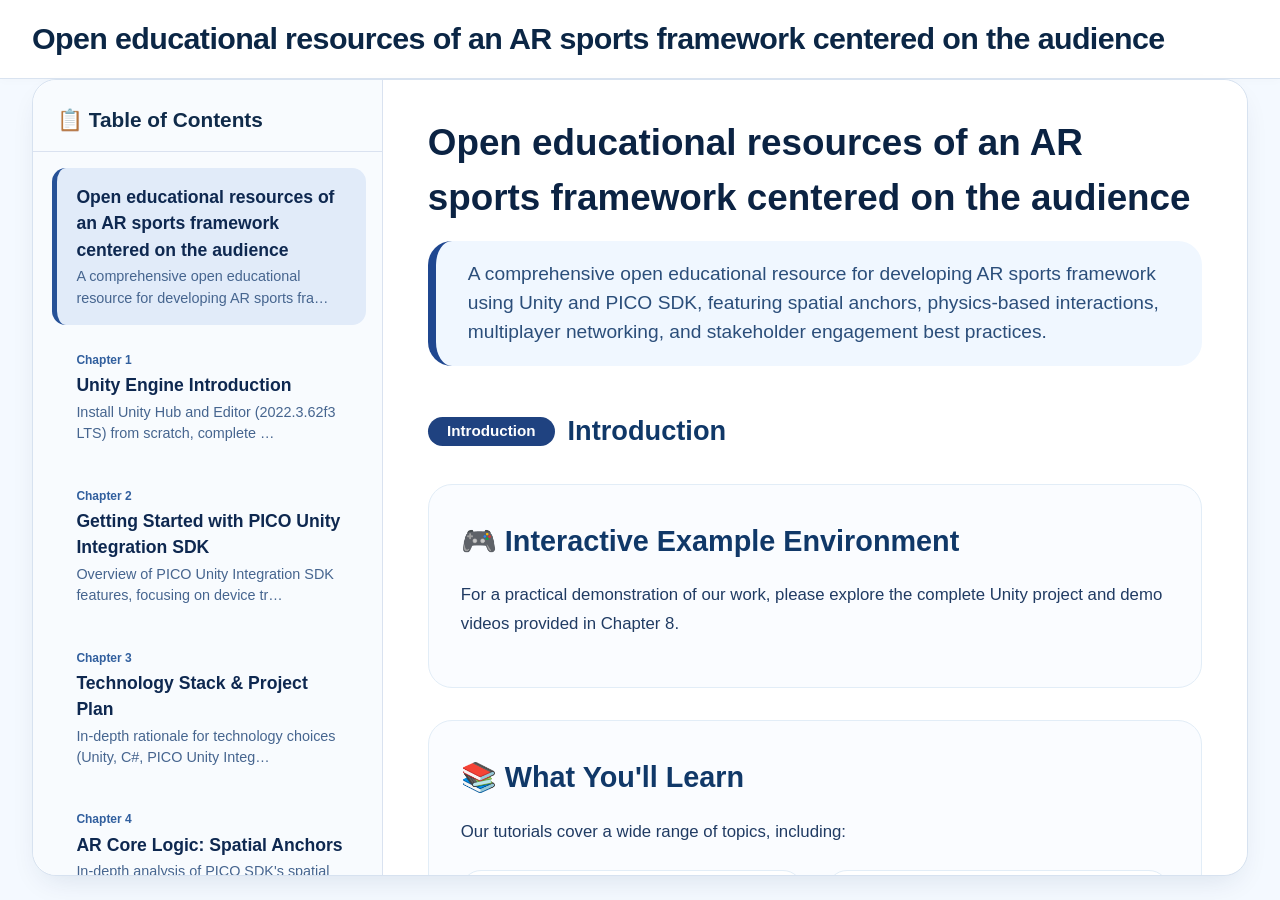
==== commit 8896d3c7: "Update index.html" ====
--- a/index.html
+++ b/index.html
@@ -260,7 +260,7 @@
 <body>
     <div class="app-header">
         <div class="logo-area">
-            <h1>Unity + PICO SDK Open Educational Resources</h1>
+            <h1>Open educational resources of an AR sports framework centered on the audience</h1>
         </div>
     </div>
 
@@ -281,8 +281,8 @@
             // ==================== Introduction Page Content (No Chapter Number) ====================
             const introContent = {
                 id: 0,
-                title: "Unity + PICO SDK Open Educational Resources",
-                description: "A comprehensive open educational resource for developing AR/VR applications using Unity and PICO SDK, featuring spatial anchors, physics-based interactions, multiplayer networking, and stakeholder engagement best practices.",
+                title: "Open educational resources of an AR sports framework centered on the audience",
+                description: "A comprehensive open educational resource for developing AR sports framework using Unity and PICO SDK, featuring spatial anchors, physics-based interactions, multiplayer networking, and stakeholder engagement best practices.",
                 sections: [
                     {
                         title: "Introduction",
@@ -363,7 +363,7 @@
                     { title: "1.2 Project Creation & Android Environment Verification", 
                       content: `📁 <strong>New Project Creation Process:</strong>
                       <br>1. Open Unity Hub, click "New Project", select the "3D Core" template.
-                      <br>2. Project name: e.g., "PICO_AR_Sports", save location: **Do not use Chinese or special characters** (recommend English path).
+                      <br>2. Project name: e.g., "PICO_AR_Sports", save location: Do not use Chinese or special characters (recommend English path).
                       <br>3. Click "Create Project" and wait for Unity to initialize.
                       <br><br>🔧 Android Environment Verification:
                       <br>1. Open Edit > Preferences > External Tools (Windows) or Unity > Preferences (macOS).
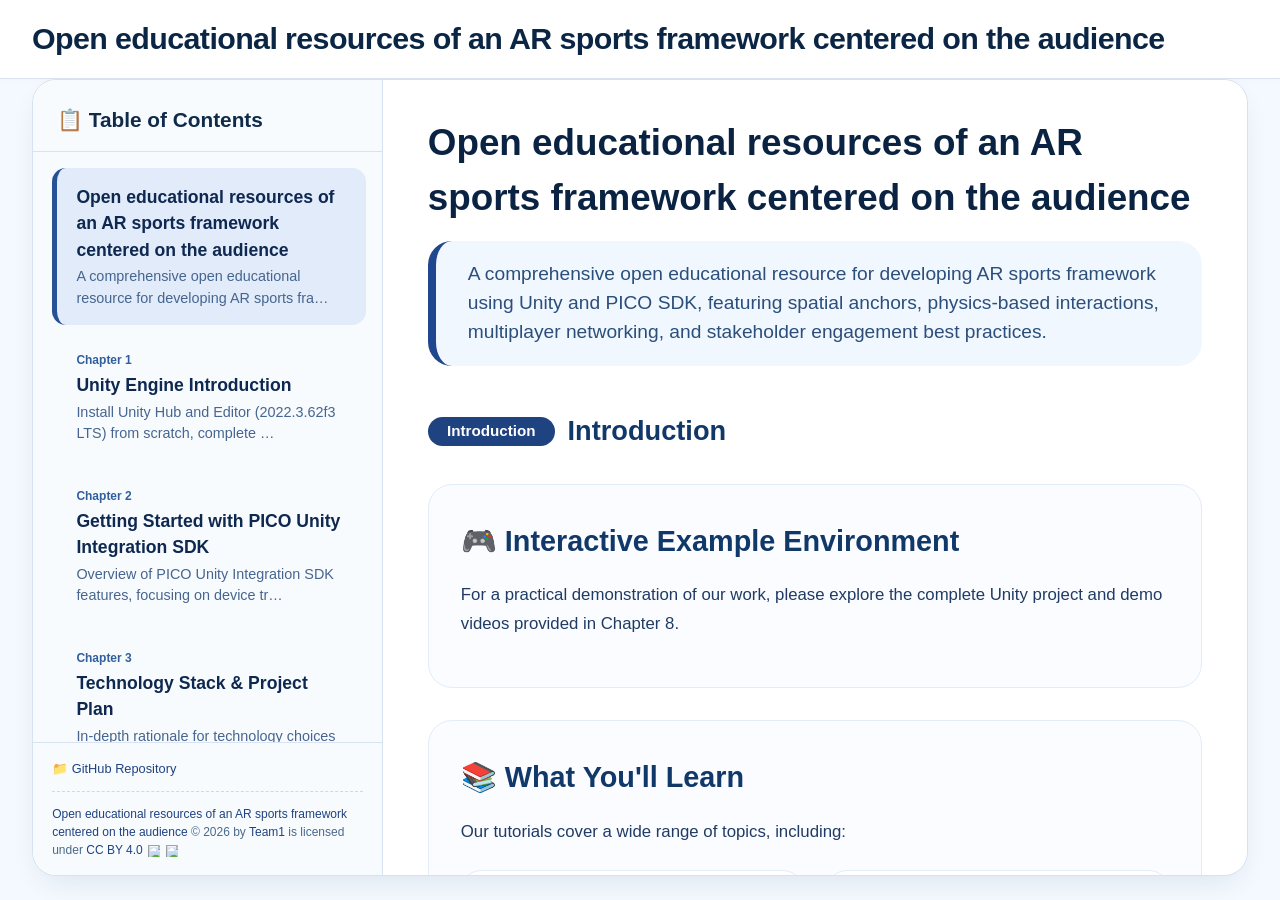
==== commit cf8bf70c: "Update index.html" ====
--- a/index.html
+++ b/index.html
@@ -64,22 +64,33 @@
             overflow: hidden;
             border-radius: 24px 0 0 24px;
         }
+
         .sidebar-header {
             padding: 1.5rem 1.5rem 1rem;
             border-bottom: 1px solid #dae2f0;
         }
+
         .sidebar-header h3 {
             font-size: 1.3rem;
             font-weight: 600;
             color: #102b4a;
         }
+
+        .sidebar-content {
+            flex: 1;
+            display: flex;
+            flex-direction: column;
+            overflow: hidden;
+        }
+
         .chapter-list {
             flex: 1;
             overflow-y: auto;
-            padding: 1rem 1rem 2rem 1.2rem;
+            padding: 1rem 1rem 0.5rem 1.2rem;
             scrollbar-width: thin;
             scrollbar-color: #b2c6e0 #e9f0fa;
         }
+
         .chapter-list::-webkit-scrollbar { width: 6px; }
         .chapter-list::-webkit-scrollbar-track { background: #e9f0fa; }
         .chapter-list::-webkit-scrollbar-thumb { background: #b2c6e0; border-radius: 8px; }
@@ -93,11 +104,63 @@
             background-color: transparent;
             transition: 0.1s;
         }
+
         .chapter-item:hover { background-color: #e9f2fd; border-left-color: #9fb8dd; }
         .chapter-item.active { background-color: #e1ebf9; border-left-color: #265197; }
         .chapter-item .chapter-idx { font-size: 0.75rem; font-weight: 600; color: #315f9e; margin-bottom: 0.2rem; }
         .chapter-item .chapter-title { font-weight: 650; font-size: 1.1rem; color: #0e2850; margin-bottom: 0.2rem; }
         .chapter-item .chapter-desc { font-size: 0.9rem; color: #46658f; display: -webkit-box; -webkit-line-clamp: 2; -webkit-box-orient: vertical; overflow: hidden; }
+
+        /* Sidebar Footer */
+        .sidebar-footer {
+            flex-shrink: 0;
+            border-top: 1px solid #d9e2f0;
+            padding: 1rem 1.2rem;
+            background: #f8fbfe;
+            font-size: 0.8rem;
+            color: #4a6a8a;
+        }
+
+        .repo-link {
+            margin-bottom: 0.8rem;
+            padding-bottom: 0.8rem;
+            border-bottom: 1px dashed #cbdae9;
+        }
+
+        .repo-link a {
+            color: #1f4280;
+            text-decoration: none;
+            font-weight: 500;
+            display: inline-flex;
+            align-items: center;
+            gap: 0.4rem;
+        }
+
+        .repo-link a:hover {
+            text-decoration: underline;
+            color: #0a2a5a;
+        }
+
+        .license-info {
+            line-height: 1.5;
+            font-size: 0.75rem;
+        }
+
+        .license-info a {
+            color: #1f4280;
+            text-decoration: none;
+        }
+
+        .license-info a:hover {
+            text-decoration: underline;
+        }
+
+        .license-info img {
+            vertical-align: middle;
+            max-width: 1em;
+            max-height: 1em;
+            margin-left: 0.2em;
+        }
 
         /* Content Area */
         .content-area {
@@ -265,10 +328,26 @@
     </div>
 
     <div class="main-layout">
-        <!-- Left Sidebar: Table of Contents (Intro + 8 Chapters) -->
+        <!-- Left Sidebar: Table of Contents (Intro + 8 Chapters) with Footer -->
         <div class="sidebar">
             <div class="sidebar-header"><h3>📋 Table of Contents</h3></div>
-            <div class="chapter-list" id="chapterListContainer"></div>
+            <div class="sidebar-content">
+                <div class="chapter-list" id="chapterListContainer"></div>
+                <div class="sidebar-footer">
+                    <div class="repo-link">
+                        <a href="https://github.com/sakura-Dai/GRP-Team1-OER" target="_blank" rel="noopener noreferrer">
+                            📁 GitHub Repository
+                        </a>
+                    </div>
+                    <div class="license-info">
+                        <a href="https://example.com">Open educational resources of an AR sports framework centered on the audience</a> 
+                        © 2026 by <a href="https://example.com">Team1</a> is licensed under 
+                        <a href="https://creativecommons.org/licenses/by/4.0/">CC BY 4.0</a>
+                        <img src="https://mirrors.creativecommons.org/presskit/icons/cc.svg" alt="CC">
+                        <img src="https://mirrors.creativecommons.org/presskit/icons/by.svg" alt="BY">
+                    </div>
+                </div>
+            </div>
         </div>
         <!-- Right Content Area -->
         <div class="content-area" id="detailContentArea">
@@ -605,12 +684,12 @@
                       content: `📊 Comprehensive Comparison Table:
                       <table class="template-table">
                          <th>Framework</th><th>Supported Devices</th><th>Advantages</th><th>Disadvantages</th><th>Use Cases</th>
-                         <tr><td><strong>PICO SDK</strong></td><td>PICO Headsets</td><td>Native support, full 6DoF, controller input, color passthrough</td><td>PICO hardware only</td><td>PICO-specific VR/MR applications</td></tr>
-                         <tr><td><strong>ARCore</strong></td><td>Android Phones</td><td>Wide device support, Google ecosystem</td><td>No controllers, tracking affected by environment</td><td>Mobile AR applications</td></tr>
-                         <tr><td><strong>ARKit</strong></td><td>iOS Devices</td><td>LiDAR depth support, Apple ecosystem</td><td>Apple devices only</td><td>iOS AR applications</td></tr>
-                         <tr><td><strong>Vuforia</strong></td><td>Multi-platform</td><td>Strong image recognition, model target support</td><td>Weaker 6DoF tracking, commercial license required</td><td>Image recognition-based AR</td></tr>
-                         <tr><td><strong>OpenXR</strong></td><td>Multi-device</td><td>Cross-platform standard, write once run on multiple devices</td><td>Low-level API, high development complexity</td><td>Developers targeting multiple VR platforms</td></tr>
-                       </table>
+                          <tr><td><strong>PICO SDK</strong><td>PICO Headsets<td>Native support, full 6DoF, controller input, color passthrough<td>PICO hardware only<td>PICO-specific VR/MR applications</tr>
+                          <tr><td><strong>ARCore</strong><td>Android Phones<td>Wide device support, Google ecosystem<td>No controllers, tracking affected by environment<td>Mobile AR applications</tr>
+                          <tr><td><strong>ARKit</strong><td>iOS Devices<td>LiDAR depth support, Apple ecosystem<td>Apple devices only<td>iOS AR applications</tr>
+                          <tr><td><strong>Vuforia</strong><td>Multi-platform<td>Strong image recognition, model target support<td>Weaker 6DoF tracking, commercial license required<td>Image recognition-based AR</tr>
+                          <tr><td><strong>OpenXR</strong><td>Multi-device<td>Cross-platform standard, write once run on multiple devices<td>Low-level API, high development complexity<td>Developers targeting multiple VR platforms</tr>
+                        </table>
                       <br>We chose PICO SDK because our target device is PICO 4, and we need to leverage its controller and passthrough capabilities while benefiting from official support.` }
                 ]
             });
@@ -1135,22 +1214,22 @@
 
             // ========= Chapter 8: Accompanying Example Project =========
             tutorialData.chapters.push({
-    id: 8, title: "Accompanying Example Project",
-    description: "Player perspective and spectator perspective demo videos, and a runnable Unity package for PICO 4.",
-    sections: [
-        { title: "8.1 Player Perspective Demo Video", 
-          content: `🎮 <strong>Player Perspective Demo Video:</strong>
-          <br><br>
-          <div style="background: #f0f7ff; padding: 1rem; border-radius: 12px; margin-bottom: 1rem; border-left: 4px solid #1f4280;">
-              <strong>📌 Note:</strong> If the video cannot be played directly, please visit our GitHub repository to download the video file.<br>
-              🔗 <a class="external-link" href="https://github.com/sakura-Dai/GRP-Team1-OER" target="_blank">https://github.com/sakura-Dai/GRP-Team1-OER</a>
-          </div>
-          <br><br>🔗 <a class="external-link" href="Player side/ScreenRecording_2026.03.23-14.54.23.mp4" target="_blank">Player_Perspective_Demo.mp4</a>
-          <br><br>📹 <strong>Video Content Description:</strong>
-          <br>- Shows the first-person gameplay experience in PICO 4 headset
-          <br>- Demonstrates controller interactions (hitting, moving, menu selection)
-          <br>- Shows spatial anchor positioning and virtual object interaction
-          <br>- Real-time feedback on game scores and status changes` },
+                id: 8, title: "Accompanying Example Project",
+                description: "Player perspective and spectator perspective demo videos, and a runnable Unity package for PICO 4.",
+                sections: [
+                    { title: "8.1 Player Perspective Demo Video", 
+                      content: `🎮 <strong>Player Perspective Demo Video:</strong>
+                      <br><br>
+                      <div style="background: #f0f7ff; padding: 1rem; border-radius: 12px; margin-bottom: 1rem; border-left: 4px solid #1f4280;">
+                          <strong>📌 Note:</strong> If the video cannot be played directly, please visit our GitHub repository to download the video file.<br>
+                          🔗 <a class="external-link" href="https://github.com/sakura-Dai/GRP-Team1-OER" target="_blank">https://github.com/sakura-Dai/GRP-Team1-OER</a>
+                      </div>
+                      <br><br>🔗 <a class="external-link" href="Player side/ScreenRecording_2026.03.23-14.54.23.mp4" target="_blank">Player_Perspective_Demo.mp4</a>
+                      <br><br>📹 <strong>Video Content Description:</strong>
+                      <br>- Shows the first-person gameplay experience in PICO 4 headset
+                      <br>- Demonstrates controller interactions (hitting, moving, menu selection)
+                      <br>- Shows spatial anchor positioning and virtual object interaction
+                      <br>- Real-time feedback on game scores and status changes` },
                     
                     { title: "8.2 Spectator Perspective Demo Video", 
                       content: `👥 <strong>Spectator Perspective Demo Video:</strong>
